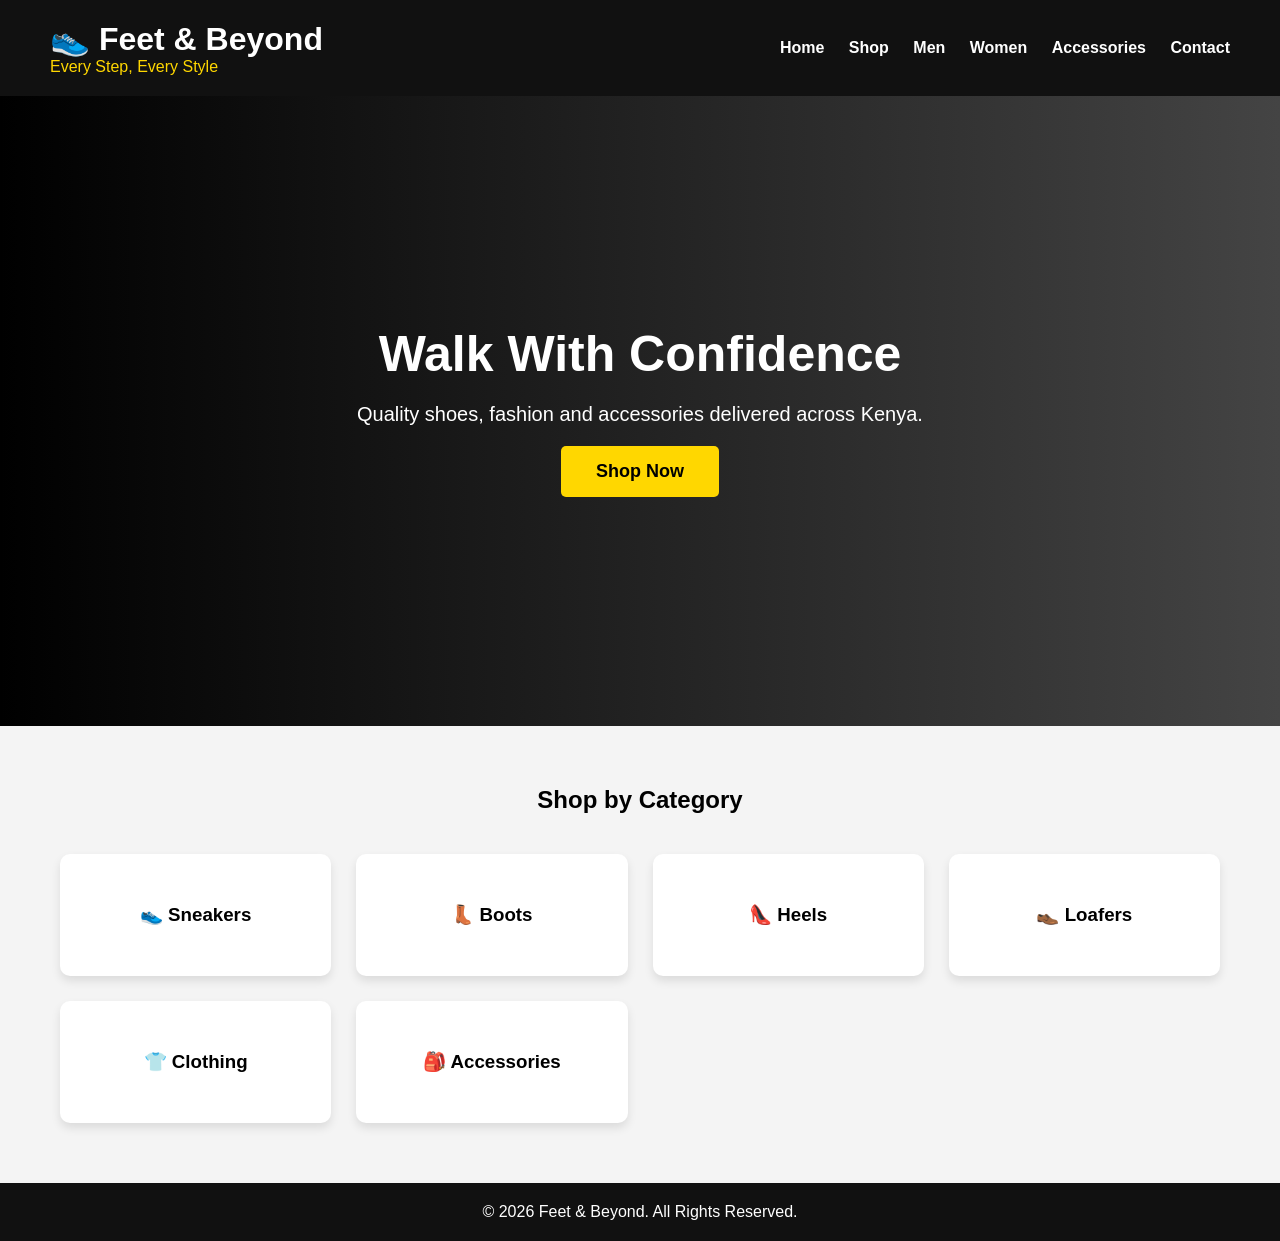
==== index.html @ 586d0c5b "Initial Feet & Beyond website" ====
<!DOCTYPE html>
<html lang="en">
<head>
    <meta charset="UTF-8">
    <meta name="viewport" content="width=device-width, initial-scale=1.0">
    <title>Feet & Beyond | Every Step, Every Style</title>
    <link rel="stylesheet" href="style.css">
</head>
<body>

<header>
    <div class="logo">
        <h1>👟 Feet & Beyond</h1>
        <p>Every Step, Every Style</p>
    </div>

    <nav>
        <a href="#">Home</a>
        <a href="#">Shop</a>
        <a href="#">Men</a>
        <a href="#">Women</a>
        <a href="#">Accessories</a>
        <a href="#">Contact</a>
    </nav>
</header>

<section class="hero">
    <h2>Walk With Confidence</h2>
    <p>Quality shoes, fashion and accessories delivered across Kenya.</p>
    <button>Shop Now</button>
</section>

<section class="categories">
    <h2>Shop by Category</h2>

    <div class="category-grid">

        <div class="card">
            <h3>👟 Sneakers</h3>
        </div>

        <div class="card">
            <h3>👢 Boots</h3>
        </div>

        <div class="card">
            <h3>👠 Heels</h3>
        </div>

        <div class="card">
            <h3>👞 Loafers</h3>
        </div>

        <div class="card">
            <h3>👕 Clothing</h3>
        </div>

        <div class="card">
            <h3>🎒 Accessories</h3>
        </div>

    </div>
</section>

<footer>
    <p>© 2026 Feet & Beyond. All Rights Reserved.</p>
</footer>

<script src="script.js"></script>

</body>
</html>
---- style.css ----
*{
    margin:0;
    padding:0;
    box-sizing:border-box;
}

body{
    font-family:Arial,sans-serif;
    background:#f4f4f4;
}

header{
    background:#111;
    color:white;
    padding:20px 50px;
    display:flex;
    justify-content:space-between;
    align-items:center;
    flex-wrap:wrap;
}

.logo p{
    color:gold;
}

nav a{
    color:white;
    text-decoration:none;
    margin-left:20px;
    font-weight:bold;
}

.hero{
    height:70vh;
    display:flex;
    flex-direction:column;
    justify-content:center;
    align-items:center;
    text-align:center;
    background:linear-gradient(to right,#000,#444);
    color:white;
}

.hero h2{
    font-size:50px;
}

.hero p{
    font-size:20px;
    margin:20px 0;
}

button{
    background:gold;
    color:black;
    padding:15px 35px;
    border:none;
    border-radius:5px;
    font-size:18px;
    cursor:pointer;
    font-weight:bold;
}

.categories{
    padding:60px;
    text-align:center;
}

.category-grid{
    display:grid;
    grid-template-columns:repeat(auto-fit,minmax(220px,1fr));
    gap:25px;
    margin-top:40px;
}

.card{
    background:white;
    padding:50px 20px;
    border-radius:10px;
    box-shadow:0 5px 10px rgba(0,0,0,.1);
    transition:.3s;
}

.card:hover{
    transform:translateY(-8px);
}

footer{
    background:#111;
    color:white;
    text-align:center;
    padding:20px;
}
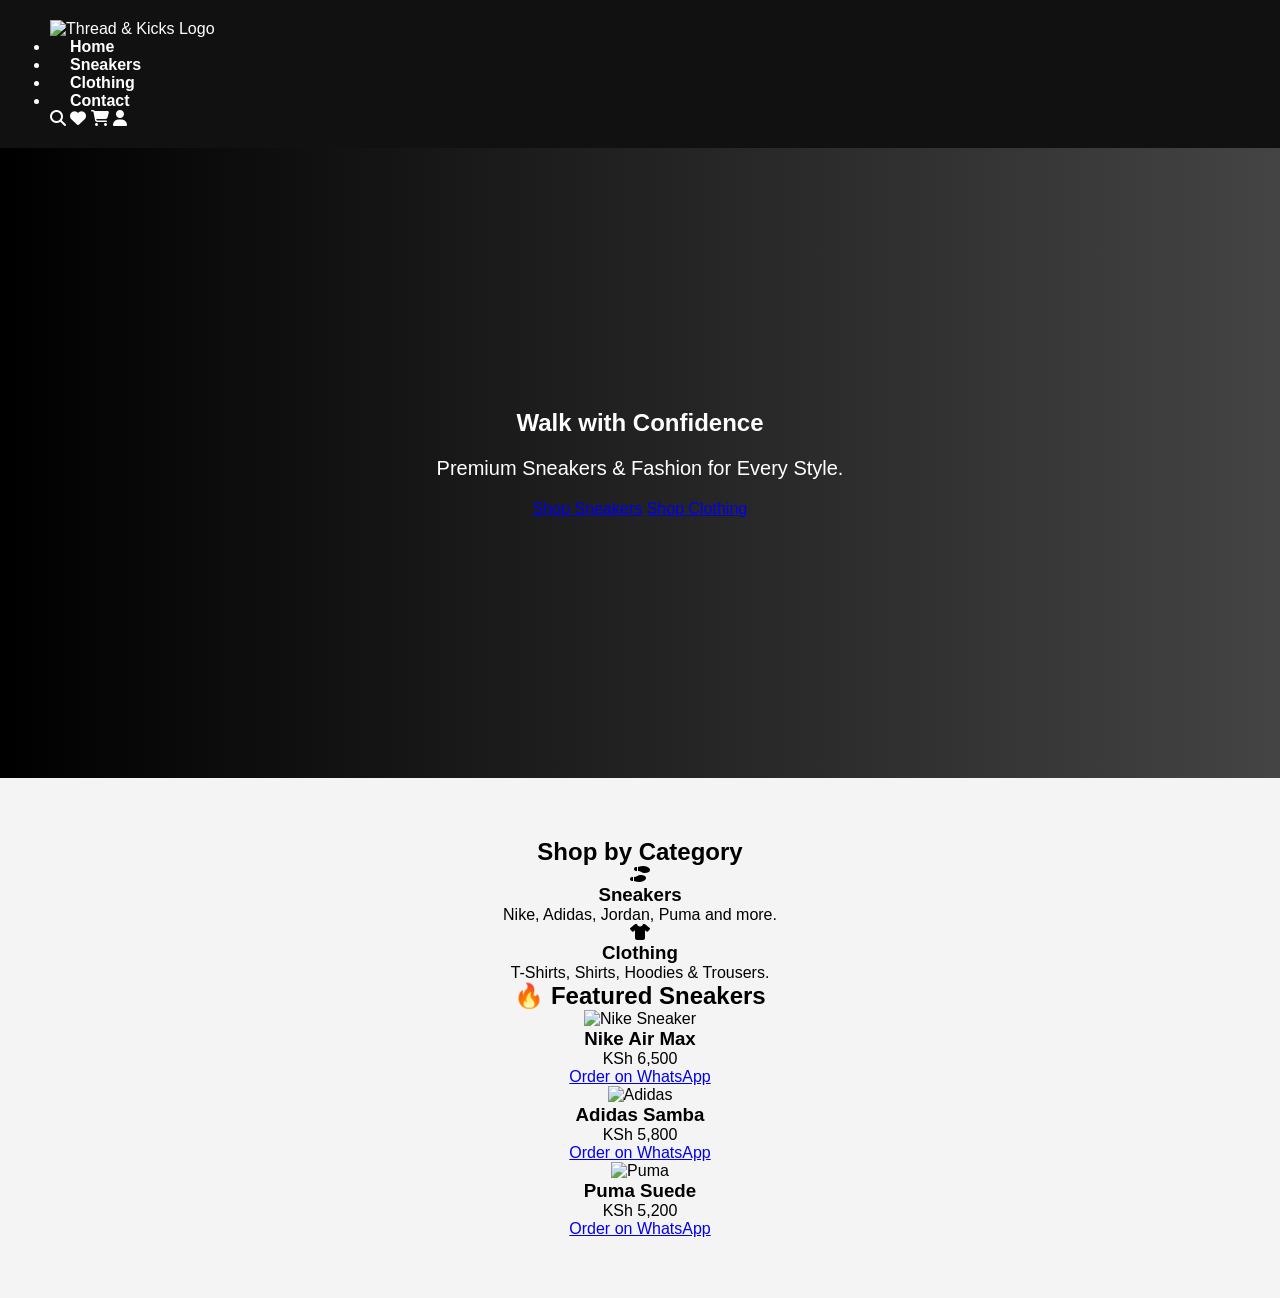
==== commit 9e01d139: "Reorganize project folders" ====
--- a/index.html
+++ b/index.html
@@ -3,70 +3,126 @@
 <head>
     <meta charset="UTF-8">
     <meta name="viewport" content="width=device-width, initial-scale=1.0">
-    <title>Feet & Beyond | Every Step, Every Style</title>
+    <title>Thread & Kicks</title>
+
     <link rel="stylesheet" href="style.css">
+
+    <!-- Font Awesome Icons -->
+    <link rel="stylesheet"
+    href="https://cdnjs.cloudflare.com/ajax/libs/font-awesome/6.5.2/css/all.min.css">
 </head>
 <body>
 
+<!-- ================= HEADER ================= -->
+
 <header>
-    <div class="logo">
-        <h1>👟 Feet & Beyond</h1>
-        <p>Every Step, Every Style</p>
-    </div>
 
-    <nav>
-        <a href="#">Home</a>
-        <a href="#">Shop</a>
-        <a href="#">Men</a>
-        <a href="#">Women</a>
-        <a href="#">Accessories</a>
-        <a href="#">Contact</a>
+    <nav class="navbar">
+
+        <div class="logo">
+            <img src="assets/image/logo.png" alt="Thread & Kicks Logo">
+        </div>
+
+        <ul class="nav-links">
+            <li><a href="#">Home</a></li>
+            <li><a href="#">Sneakers</a></li>
+            <li><a href="#">Clothing</a></li>
+            <li><a href="#">Contact</a></li>
+        </ul>
+
+        <div class="nav-icons">
+            <i class="fas fa-search"></i>
+            <i class="fas fa-heart"></i>
+            <i class="fas fa-shopping-cart"></i>
+            <i class="fas fa-user"></i>
+        </div>
+
     </nav>
+
 </header>
 
+<!-- ================= HERO ================= -->
+
 <section class="hero">
-    <h2>Walk With Confidence</h2>
-    <p>Quality shoes, fashion and accessories delivered across Kenya.</p>
-    <button>Shop Now</button>
+
+<div class="overlay"></div>
+
+<div class="hero-content">
+
+<h1>Walk with Confidence</h1>
+
+<p>Premium Sneakers & Fashion for Every Style.</p>
+
+<div class="hero-buttons">
+
+<a href="#" class="btn">Shop Sneakers</a>
+
+<a href="#" class="btn">Shop Clothing</a>
+
+</div>
+
+</div>
+
 </section>
 
+<!-- ================= CATEGORIES ================= -->
+
 <section class="categories">
-    <h2>Shop by Category</h2>
 
-    <div class="category-grid">
+<h2>Shop by Category</h2>
 
-        <div class="card">
-            <h3>👟 Sneakers</h3>
+<div class="category-container">
+
+<div class="category-card">
+
+<i class="fas fa-shoe-prints"></i>
+
+<h3>Sneakers</h3>
+
+<p>Nike, Adidas, Jordan, Puma and more.</p>
+
+</div>
+
+<div class="category-card">
+
+<i class="fas fa-shirt"></i>
+
+<h3>Clothing</h3>
+
+<p>T-Shirts, Shirts, Hoodies & Trousers.</p>
+
+</div>
+<section class="featured">
+    <h2>🔥 Featured Sneakers</h2>
+
+    <div class="product-grid">
+
+        <div class="product-card">
+            <img src="https://images.unsplash.com/photo-1542291026-7eec264c27ff?auto=format&fit=crop&w=800&q=80" alt="Nike Sneaker">
+            <h3>Nike Air Max</h3>
+            <p>KSh 6,500</p>
+            <a href="https://wa.me/254YOURNUMBER?text=Hi%20I'm%20interested%20in%20Nike%20Air%20Max" class="buy-btn">Order on WhatsApp</a>
         </div>
 
-        <div class="card">
-            <h3>👢 Boots</h3>
+        <div class="product-card">
+            <img src="https://images.unsplash.com/photo-1518002171953-a080ee817e1f?auto=format&fit=crop&w=800&q=80" alt="Adidas">
+            <h3>Adidas Samba</h3>
+            <p>KSh 5,800</p>
+            <a href="https://wa.me/254YOURNUMBER?text=Hi%20I'm%20interested%20in%20Adidas%20Samba" class="buy-btn">Order on WhatsApp</a>
         </div>
 
-        <div class="card">
-            <h3>👠 Heels</h3>
-        </div>
-
-        <div class="card">
-            <h3>👞 Loafers</h3>
-        </div>
-
-        <div class="card">
-            <h3>👕 Clothing</h3>
-        </div>
-
-        <div class="card">
-            <h3>🎒 Accessories</h3>
+        <div class="product-card">
+            <img src="https://images.unsplash.com/photo-1600185365483-26d7a4cc7519?auto=format&fit=crop&w=800&q=80" alt="Puma">
+            <h3>Puma Suede</h3>
+            <p>KSh 5,200</p>
+            <a href="https://wa.me/254745933854?text=Hi%20I'm%20interested%20in%20Puma%20Suede" class="buy-btn">Order on WhatsApp</a>
         </div>
 
     </div>
 </section>
+</div>
 
-<footer>
-    <p>© 2026 Feet & Beyond. All Rights Reserved.</p>
-</footer>
-
-<script src="script.js"></script>
+</section>
 
 </body>
 </html>
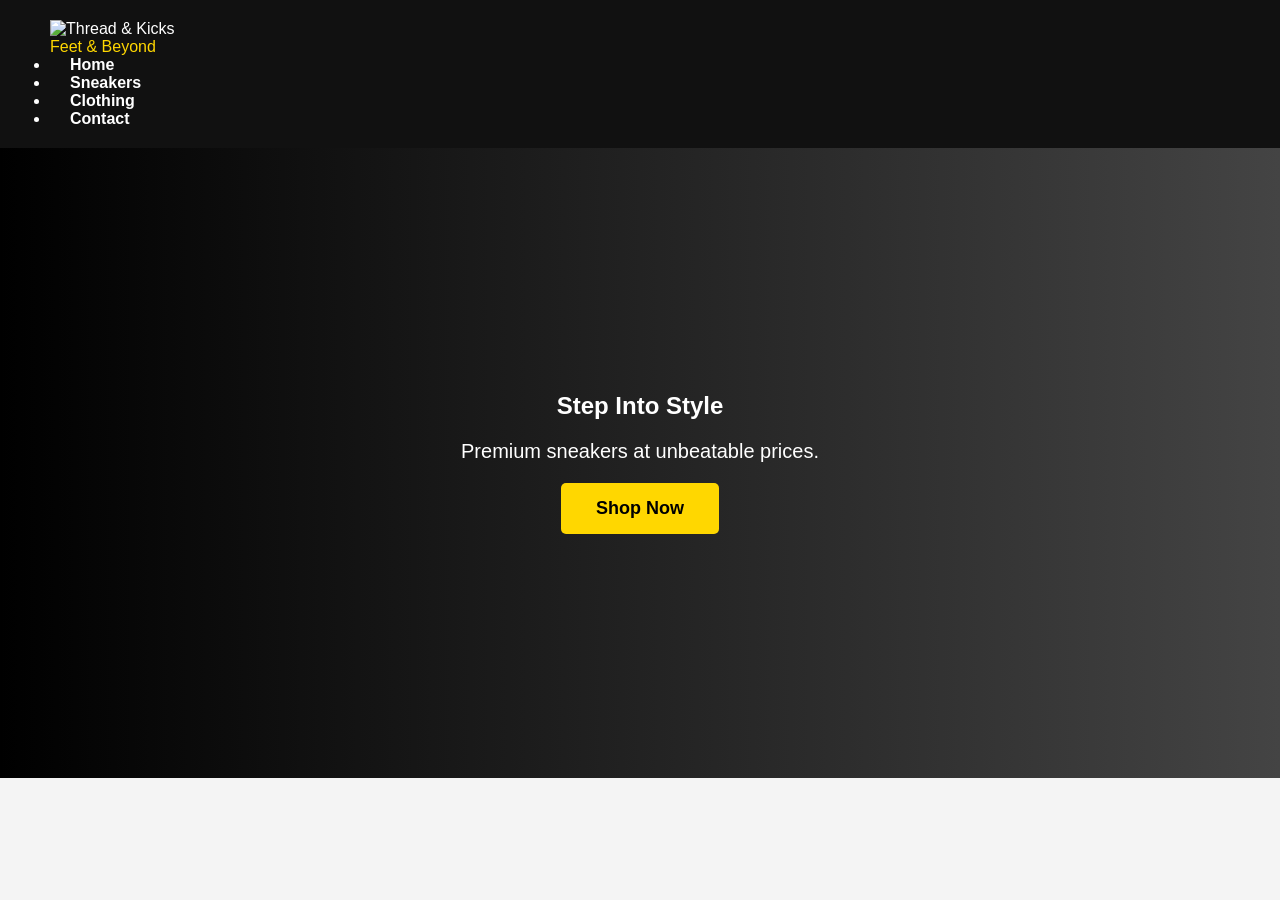
==== commit bd97d563: "Reorganize project folders" ====
--- a/index.html
+++ b/index.html
@@ -7,122 +7,40 @@
 
     <link rel="stylesheet" href="style.css">
 
-    <!-- Font Awesome Icons -->
+    <!-- Font Awesome -->
     <link rel="stylesheet"
     href="https://cdnjs.cloudflare.com/ajax/libs/font-awesome/6.5.2/css/all.min.css">
 </head>
+
 <body>
 
-<!-- ================= HEADER ================= -->
-
 <header>
-
-    <nav class="navbar">
-
+    <nav>
         <div class="logo">
-            <img src="assets/image/logo.png" alt="Thread & Kicks Logo">
+            <img src="assets/images/logo.png.png" alt="Thread & Kicks ">
+            <p>Feet & Beyond</p>
         </div>
 
-        <ul class="nav-links">
+        <ul>
             <li><a href="#">Home</a></li>
             <li><a href="#">Sneakers</a></li>
             <li><a href="#">Clothing</a></li>
             <li><a href="#">Contact</a></li>
         </ul>
-
-        <div class="nav-icons">
-            <i class="fas fa-search"></i>
-            <i class="fas fa-heart"></i>
-            <i class="fas fa-shopping-cart"></i>
-            <i class="fas fa-user"></i>
-        </div>
-
     </nav>
+</header>
 
 </header>
+<section class="hero">
+    <div class="hero-text">
+        <h1>Step Into Style</h1>
+        <p>Premium sneakers at unbeatable prices.</p>
 
-<!-- ================= HERO ================= -->
-
-<section class="hero">
-
-<div class="overlay"></div>
-
-<div class="hero-content">
-
-<h1>Walk with Confidence</h1>
-
-<p>Premium Sneakers & Fashion for Every Style.</p>
-
-<div class="hero-buttons">
-
-<a href="#" class="btn">Shop Sneakers</a>
-
-<a href="#" class="btn">Shop Clothing</a>
-
-</div>
-
-</div>
-
+        <button>Shop Now</button>
+    </div>
 </section>
 
-<!-- ================= CATEGORIES ================= -->
-
-<section class="categories">
-
-<h2>Shop by Category</h2>
-
-<div class="category-container">
-
-<div class="category-card">
-
-<i class="fas fa-shoe-prints"></i>
-
-<h3>Sneakers</h3>
-
-<p>Nike, Adidas, Jordan, Puma and more.</p>
-
-</div>
-
-<div class="category-card">
-
-<i class="fas fa-shirt"></i>
-
-<h3>Clothing</h3>
-
-<p>T-Shirts, Shirts, Hoodies & Trousers.</p>
-
-</div>
-<section class="featured">
-    <h2>🔥 Featured Sneakers</h2>
-
-    <div class="product-grid">
-
-        <div class="product-card">
-            <img src="https://images.unsplash.com/photo-1542291026-7eec264c27ff?auto=format&fit=crop&w=800&q=80" alt="Nike Sneaker">
-            <h3>Nike Air Max</h3>
-            <p>KSh 6,500</p>
-            <a href="https://wa.me/254YOURNUMBER?text=Hi%20I'm%20interested%20in%20Nike%20Air%20Max" class="buy-btn">Order on WhatsApp</a>
-        </div>
-
-        <div class="product-card">
-            <img src="https://images.unsplash.com/photo-1518002171953-a080ee817e1f?auto=format&fit=crop&w=800&q=80" alt="Adidas">
-            <h3>Adidas Samba</h3>
-            <p>KSh 5,800</p>
-            <a href="https://wa.me/254YOURNUMBER?text=Hi%20I'm%20interested%20in%20Adidas%20Samba" class="buy-btn">Order on WhatsApp</a>
-        </div>
-
-        <div class="product-card">
-            <img src="https://images.unsplash.com/photo-1600185365483-26d7a4cc7519?auto=format&fit=crop&w=800&q=80" alt="Puma">
-            <h3>Puma Suede</h3>
-            <p>KSh 5,200</p>
-            <a href="https://wa.me/254745933854?text=Hi%20I'm%20interested%20in%20Puma%20Suede" class="buy-btn">Order on WhatsApp</a>
-        </div>
-
-    </div>
-</section>
-</div>
-
-</section>
+<script src="script.js"></script>
 
 </body>
 </html>
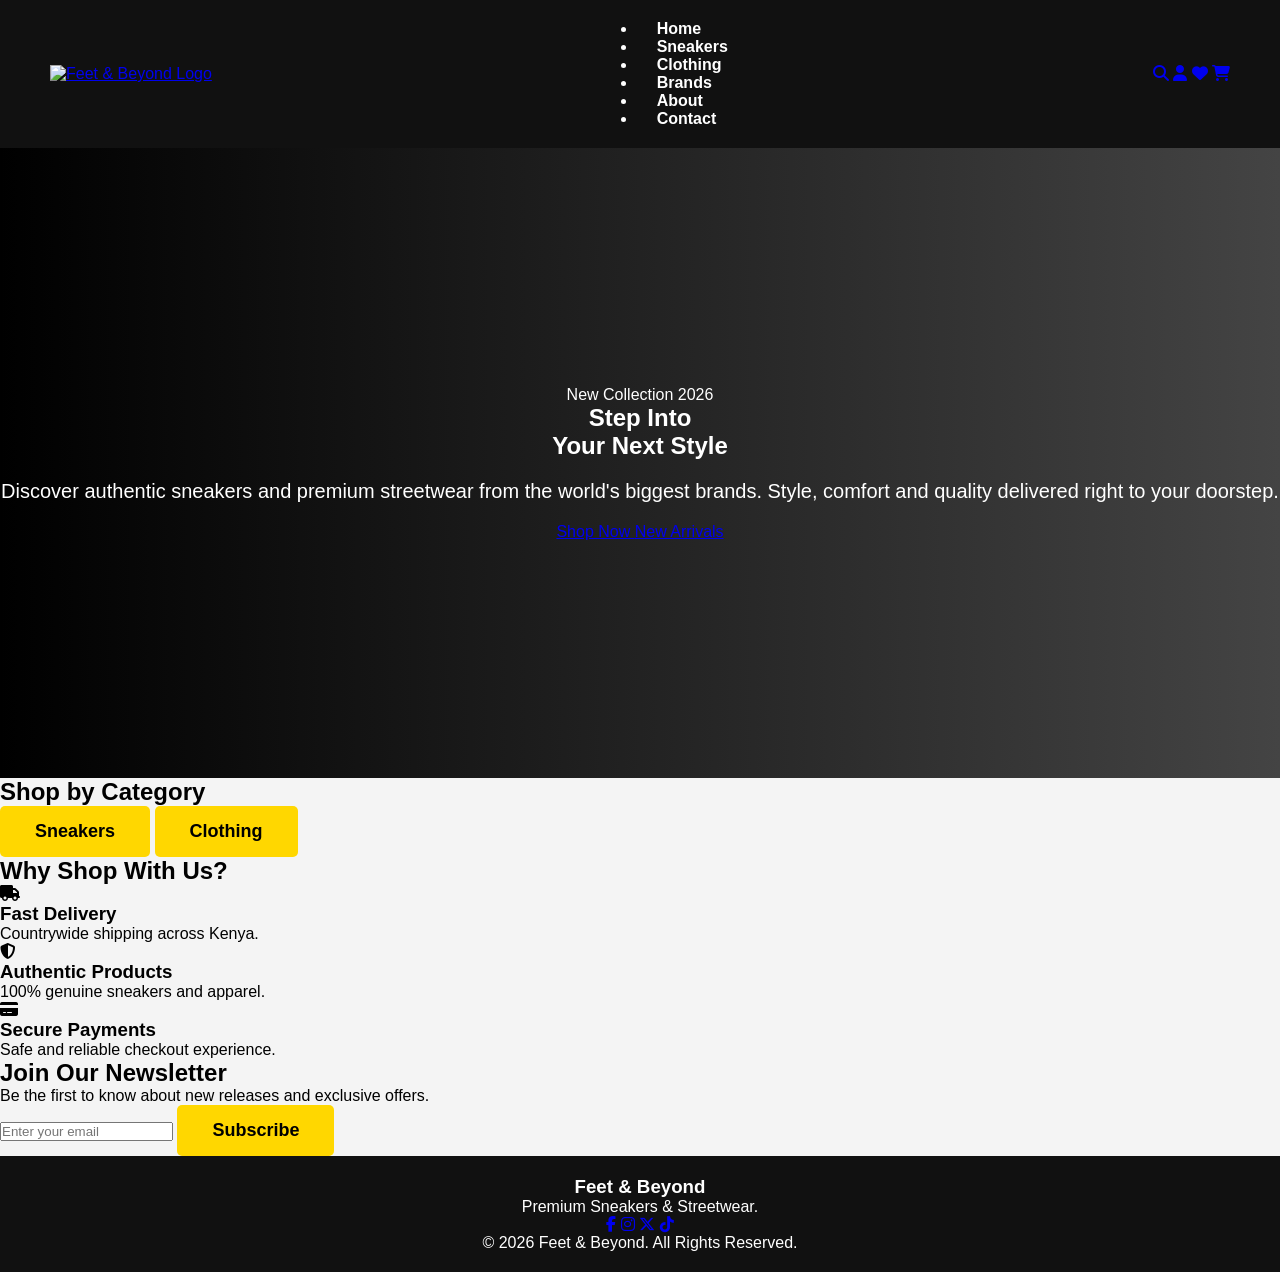
==== commit a5e21a44: "Reorganize project folders" ====
--- a/index.html
+++ b/index.html
@@ -3,42 +3,191 @@
 <head>
     <meta charset="UTF-8">
     <meta name="viewport" content="width=device-width, initial-scale=1.0">
-    <title>Thread & Kicks</title>
+    <title>Feet & Beyond | Premium Sneakers & Streetwear</title>
 
+    <!-- CSS -->
     <link rel="stylesheet" href="style.css">
 
+    <!-- Google Font -->
+    <link rel="preconnect" href="https://fonts.googleapis.com">
+    <link rel="preconnect" href="https://fonts.gstatic.com" crossorigin>
+    <link href="https://fonts.googleapis.com/css2?family=Poppins:wght@300;400;500;600;700;800&display=swap" rel="stylesheet">
+
     <!-- Font Awesome -->
-    <link rel="stylesheet"
-    href="https://cdnjs.cloudflare.com/ajax/libs/font-awesome/6.5.2/css/all.min.css">
+    <link rel="stylesheet" href="https://cdnjs.cloudflare.com/ajax/libs/font-awesome/6.7.2/css/all.min.css">
 </head>
 
 <body>
 
+<!-- ================= NAVBAR ================= -->
+
 <header>
+
+    <div class="logo">
+        <a href="#">
+            <img src="assets/images/logo.png.png" alt="Feet & Beyond Logo">
+        </a>
+    </div>
+
     <nav>
-        <div class="logo">
-            <img src="assets/images/logo.png.png" alt="Thread & Kicks ">
-            <p>Feet & Beyond</p>
-        </div>
-
         <ul>
-            <li><a href="#">Home</a></li>
+            <li><a href="#" class="active">Home</a></li>
             <li><a href="#">Sneakers</a></li>
             <li><a href="#">Clothing</a></li>
+            <li><a href="#">Brands</a></li>
+            <li><a href="#">About</a></li>
             <li><a href="#">Contact</a></li>
         </ul>
     </nav>
+
+    <div class="nav-icons">
+        <a href="#"><i class="fas fa-search"></i></a>
+        <a href="#"><i class="fas fa-user"></i></a>
+        <a href="#"><i class="fas fa-heart"></i></a>
+        <a href="#"><i class="fas fa-shopping-cart"></i></a>
+    </div>
+
 </header>
 
-</header>
+<!-- ================= HERO ================= -->
+
 <section class="hero">
-    <div class="hero-text">
-        <h1>Step Into Style</h1>
-        <p>Premium sneakers at unbeatable prices.</p>
 
-        <button>Shop Now</button>
+    <div class="hero-content">
+
+        <span>New Collection 2026</span>
+
+        <h1>
+            Step Into <br>
+            Your Next Style
+        </h1>
+
+        <p>
+            Discover authentic sneakers and premium streetwear from the
+            world's biggest brands. Style, comfort and quality delivered
+            right to your doorstep.
+        </p>
+
+        <div class="hero-buttons">
+
+            <a href="#" class="btn-primary">
+                Shop Now
+            </a>
+
+            <a href="#" class="btn-secondary">
+                New Arrivals
+            </a>
+
+        </div>
+
     </div>
+
 </section>
+
+<!-- ================= FEATURED BRANDS ================= -->
+
+<section class="products">
+
+    <h2>Shop by Category</h2>
+
+    <div class="tabs">
+
+        <button class="tab-btn active" onclick="showCategory('sneakers')">
+            Sneakers
+        </button>
+
+        <button class="tab-btn" onclick="showCategory('clothing')">
+            Clothing
+        </button>
+
+    </div>
+
+    
+
+    </div>
+
+</section>
+
+<!-- ================= WHY CHOOSE US ================= -->
+
+<section class="features">
+
+    <h2>Why Shop With Us?</h2>
+
+    <div class="feature-grid">
+
+        <div class="feature-box">
+            <i class="fas fa-truck"></i>
+            <h3>Fast Delivery</h3>
+            <p>Countrywide shipping across Kenya.</p>
+        </div>
+
+        <div class="feature-box">
+            <i class="fas fa-shield-alt"></i>
+            <h3>Authentic Products</h3>
+            <p>100% genuine sneakers and apparel.</p>
+        </div>
+
+        <div class="feature-box">
+            <i class="fas fa-credit-card"></i>
+            <h3>Secure Payments</h3>
+            <p>Safe and reliable checkout experience.</p>
+        </div>
+
+    </div>
+
+</section>
+
+<!-- ================= NEWSLETTER ================= -->
+
+<section class="newsletter">
+
+    <h2>Join Our Newsletter</h2>
+
+    <p>
+        Be the first to know about new releases and exclusive offers.
+    </p>
+
+    <form>
+
+        <input
+            type="email"
+            placeholder="Enter your email"
+            required
+        >
+
+        <button type="submit">
+            Subscribe
+        </button>
+
+    </form>
+
+</section>
+
+<!-- ================= FOOTER ================= -->
+
+<footer>
+
+    <h3>Feet & Beyond</h3>
+
+    <p>
+        Premium Sneakers & Streetwear.
+    </p>
+
+    <div class="socials">
+
+        <a href="#"><i class="fab fa-facebook-f"></i></a>
+        <a href="#"><i class="fab fa-instagram"></i></a>
+        <a href="#"><i class="fab fa-x-twitter"></i></a>
+        <a href="#"><i class="fab fa-tiktok"></i></a>
+
+    </div>
+
+    <p class="copyright">
+        © 2026 Feet & Beyond. All Rights Reserved.
+    </p>
+
+</footer>
 
 <script src="script.js"></script>
 
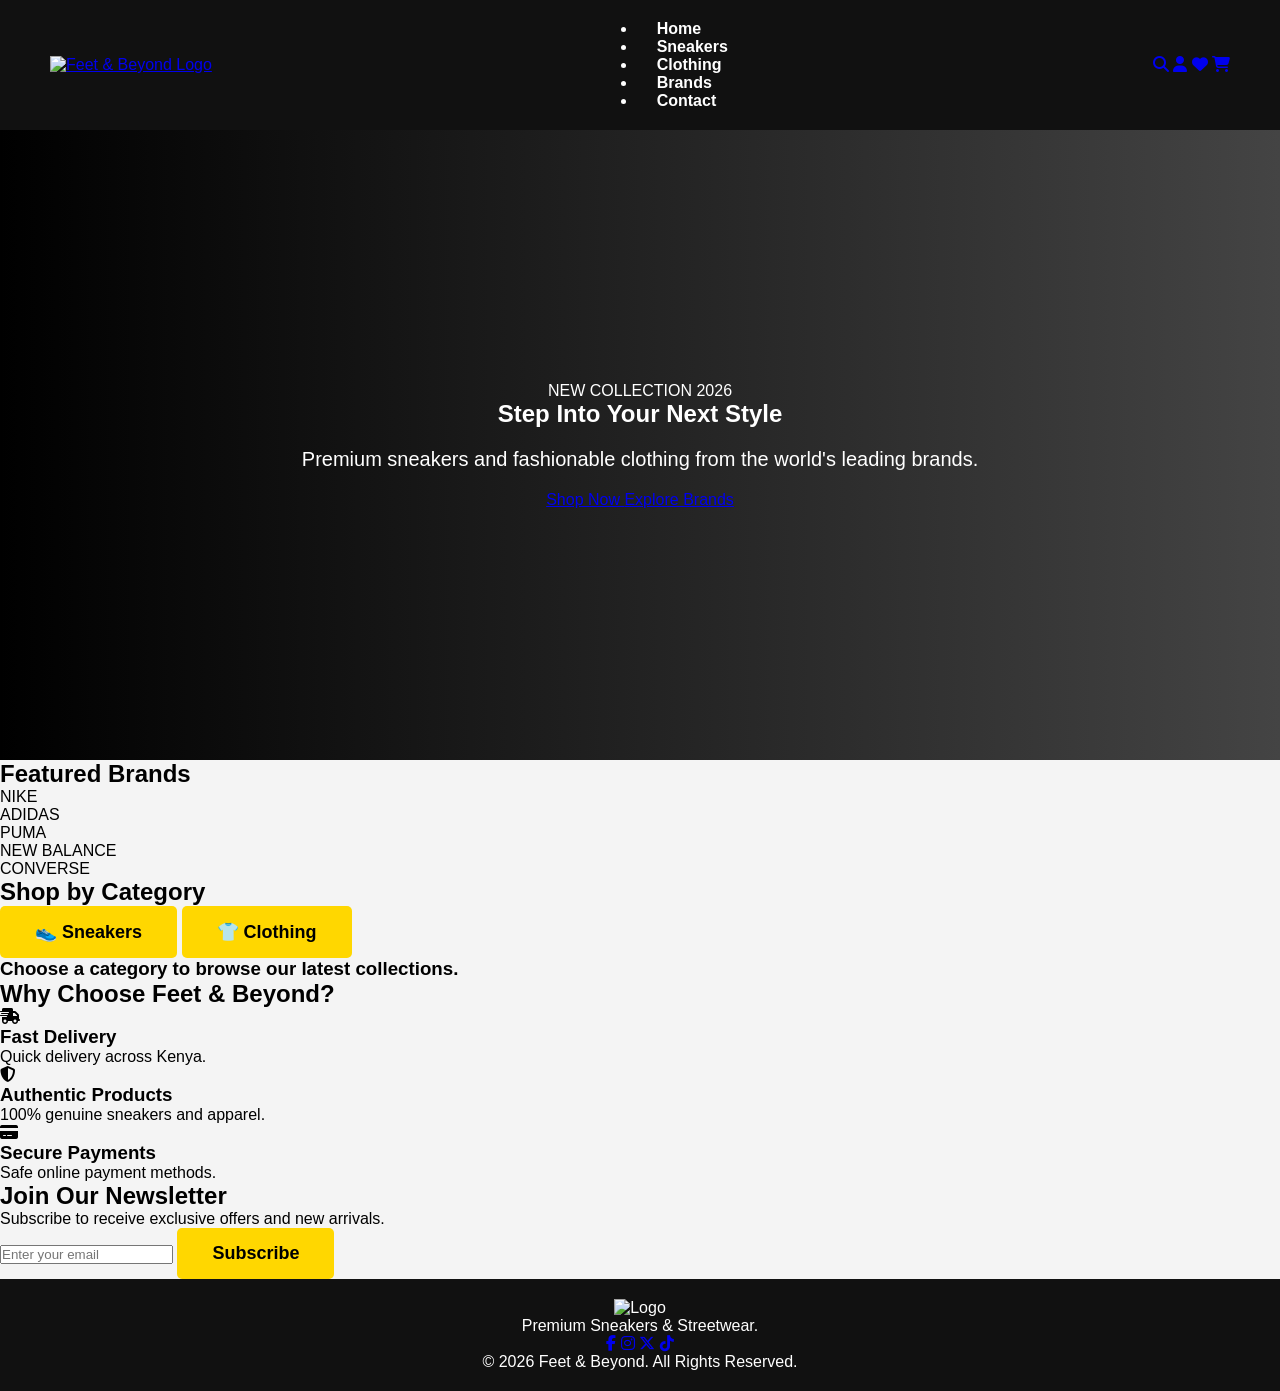
==== commit 402dad00: "Reorganize project folders" ====
--- a/index.html
+++ b/index.html
@@ -1,50 +1,67 @@
 <!DOCTYPE html>
 <html lang="en">
 <head>
+
     <meta charset="UTF-8">
     <meta name="viewport" content="width=device-width, initial-scale=1.0">
+
     <title>Feet & Beyond | Premium Sneakers & Streetwear</title>
 
-    <!-- CSS -->
     <link rel="stylesheet" href="style.css">
 
     <!-- Google Font -->
     <link rel="preconnect" href="https://fonts.googleapis.com">
     <link rel="preconnect" href="https://fonts.gstatic.com" crossorigin>
+
     <link href="https://fonts.googleapis.com/css2?family=Poppins:wght@300;400;500;600;700;800&display=swap" rel="stylesheet">
 
     <!-- Font Awesome -->
-    <link rel="stylesheet" href="https://cdnjs.cloudflare.com/ajax/libs/font-awesome/6.7.2/css/all.min.css">
+
+    <link rel="stylesheet"
+    href="https://cdnjs.cloudflare.com/ajax/libs/font-awesome/6.7.2/css/all.min.css">
+
 </head>
 
 <body>
 
-<!-- ================= NAVBAR ================= -->
+<!-- ================= HEADER ================= -->
 
 <header>
 
-    <div class="logo">
-        <a href="#">
-            <img src="assets/images/logo.png.png" alt="Feet & Beyond Logo">
-        </a>
-    </div>
+    <a href="#" class="logo">
+
+        <img src="assets/image/logo.png" alt="Feet & Beyond Logo">
+
+    </a>
 
     <nav>
+
         <ul>
-            <li><a href="#" class="active">Home</a></li>
-            <li><a href="#">Sneakers</a></li>
+
+            <li><a href="index.html" class="active">Home</a></li>
+
+            <li><a href="sneakers.html">Sneakers</a></li>
+
             <li><a href="#">Clothing</a></li>
-            <li><a href="#">Brands</a></li>
-            <li><a href="#">About</a></li>
-            <li><a href="#">Contact</a></li>
+
+            <li><a href="#brands">Brands</a></li>
+
+            <li><a href="#contact">Contact</a></li>
+
         </ul>
+
     </nav>
 
     <div class="nav-icons">
+
         <a href="#"><i class="fas fa-search"></i></a>
+
         <a href="#"><i class="fas fa-user"></i></a>
+
         <a href="#"><i class="fas fa-heart"></i></a>
+
         <a href="#"><i class="fas fa-shopping-cart"></i></a>
+
     </div>
 
 </header>
@@ -53,29 +70,33 @@
 
 <section class="hero">
 
+    <div class="overlay"></div>
+
     <div class="hero-content">
 
-        <span>New Collection 2026</span>
-
-        <h1>
-            Step Into <br>
-            Your Next Style
-        </h1>
+        <span>NEW COLLECTION 2026</span>
+
+        <h1>Step Into Your Next Style</h1>
 
         <p>
-            Discover authentic sneakers and premium streetwear from the
-            world's biggest brands. Style, comfort and quality delivered
-            right to your doorstep.
+
+            Premium sneakers and fashionable clothing from the world's
+            leading brands.
+
         </p>
 
         <div class="hero-buttons">
 
-            <a href="#" class="btn-primary">
+            <a href="#shop" class="btn-primary">
+
                 Shop Now
+
             </a>
 
-            <a href="#" class="btn-secondary">
-                New Arrivals
+            <a href="#brands" class="btn-secondary">
+
+                Explore Brands
+
             </a>
 
         </div>
@@ -84,54 +105,98 @@
 
 </section>
 
-<!-- ================= FEATURED BRANDS ================= -->
-
-<section class="products">
+<!-- ================= BRANDS ================= -->
+
+<section class="brands" id="brands">
+
+    <h2>Featured Brands</h2>
+
+    <div class="brand-grid">
+
+        <div class="brand-card">NIKE</div>
+
+        <div class="brand-card">ADIDAS</div>
+
+        <div class="brand-card">PUMA</div>
+
+        <div class="brand-card">NEW BALANCE</div>
+
+        <div class="brand-card">CONVERSE</div>
+
+    </div>
+
+</section>
+
+<!-- ================= SHOP ================= -->
+
+<section class="products" id="shop">
 
     <h2>Shop by Category</h2>
 
     <div class="tabs">
 
-        <button class="tab-btn active" onclick="showCategory('sneakers')">
-            Sneakers
+        <button class="tab-btn active">
+
+            👟 Sneakers
+
         </button>
 
-        <button class="tab-btn" onclick="showCategory('clothing')">
-            Clothing
+        <button class="tab-btn">
+
+            👕 Clothing
+
         </button>
 
     </div>
 
-    
-
-    </div>
-
-</section>
-
-<!-- ================= WHY CHOOSE US ================= -->
-
-<section class="features">
-
-    <h2>Why Shop With Us?</h2>
+    <div class="category-box">
+
+        <h3>
+
+            Choose a category to browse our latest collections.
+
+        </h3>
+
+    </div>
+
+</section>
+
+<!-- ================= WHY US ================= -->
+
+<section class="features" id="about">
+
+    <h2>Why Choose Feet & Beyond?</h2>
 
     <div class="feature-grid">
 
-        <div class="feature-box">
-            <i class="fas fa-truck"></i>
+        <div class="feature-card">
+
+            <i class="fas fa-truck-fast"></i>
+
             <h3>Fast Delivery</h3>
-            <p>Countrywide shipping across Kenya.</p>
-        </div>
-
-        <div class="feature-box">
-            <i class="fas fa-shield-alt"></i>
+
+            <p>Quick delivery across Kenya.</p>
+
+        </div>
+
+        <div class="feature-card">
+
+            <i class="fas fa-shield-halved"></i>
+
             <h3>Authentic Products</h3>
+
             <p>100% genuine sneakers and apparel.</p>
-        </div>
-
-        <div class="feature-box">
+
+        </div>
+
+        <div class="feature-card">
+
             <i class="fas fa-credit-card"></i>
+
             <h3>Secure Payments</h3>
-            <p>Safe and reliable checkout experience.</p>
+
+            <p>Safe online payment methods.</p>
+
         </div>
 
     </div>
@@ -145,7 +210,9 @@
     <h2>Join Our Newsletter</h2>
 
     <p>
-        Be the first to know about new releases and exclusive offers.
+
+        Subscribe to receive exclusive offers and new arrivals.
+
     </p>
 
     <form>
@@ -153,11 +220,12 @@
         <input
             type="email"
             placeholder="Enter your email"
-            required
         >
 
-        <button type="submit">
+        <button>
+
             Subscribe
+
         </button>
 
     </form>
@@ -166,25 +234,32 @@
 
 <!-- ================= FOOTER ================= -->
 
-<footer>
-
-    <h3>Feet & Beyond</h3>
+<footer id="contact">
+
+    <img src="assets/images/logo.png" alt="Logo">
 
     <p>
+
         Premium Sneakers & Streetwear.
+
     </p>
 
     <div class="socials">
 
         <a href="#"><i class="fab fa-facebook-f"></i></a>
+
         <a href="#"><i class="fab fa-instagram"></i></a>
+
         <a href="#"><i class="fab fa-x-twitter"></i></a>
+
         <a href="#"><i class="fab fa-tiktok"></i></a>
 
     </div>
 
-    <p class="copyright">
+    <p>
+
         © 2026 Feet & Beyond. All Rights Reserved.
+
     </p>
 
 </footer>
